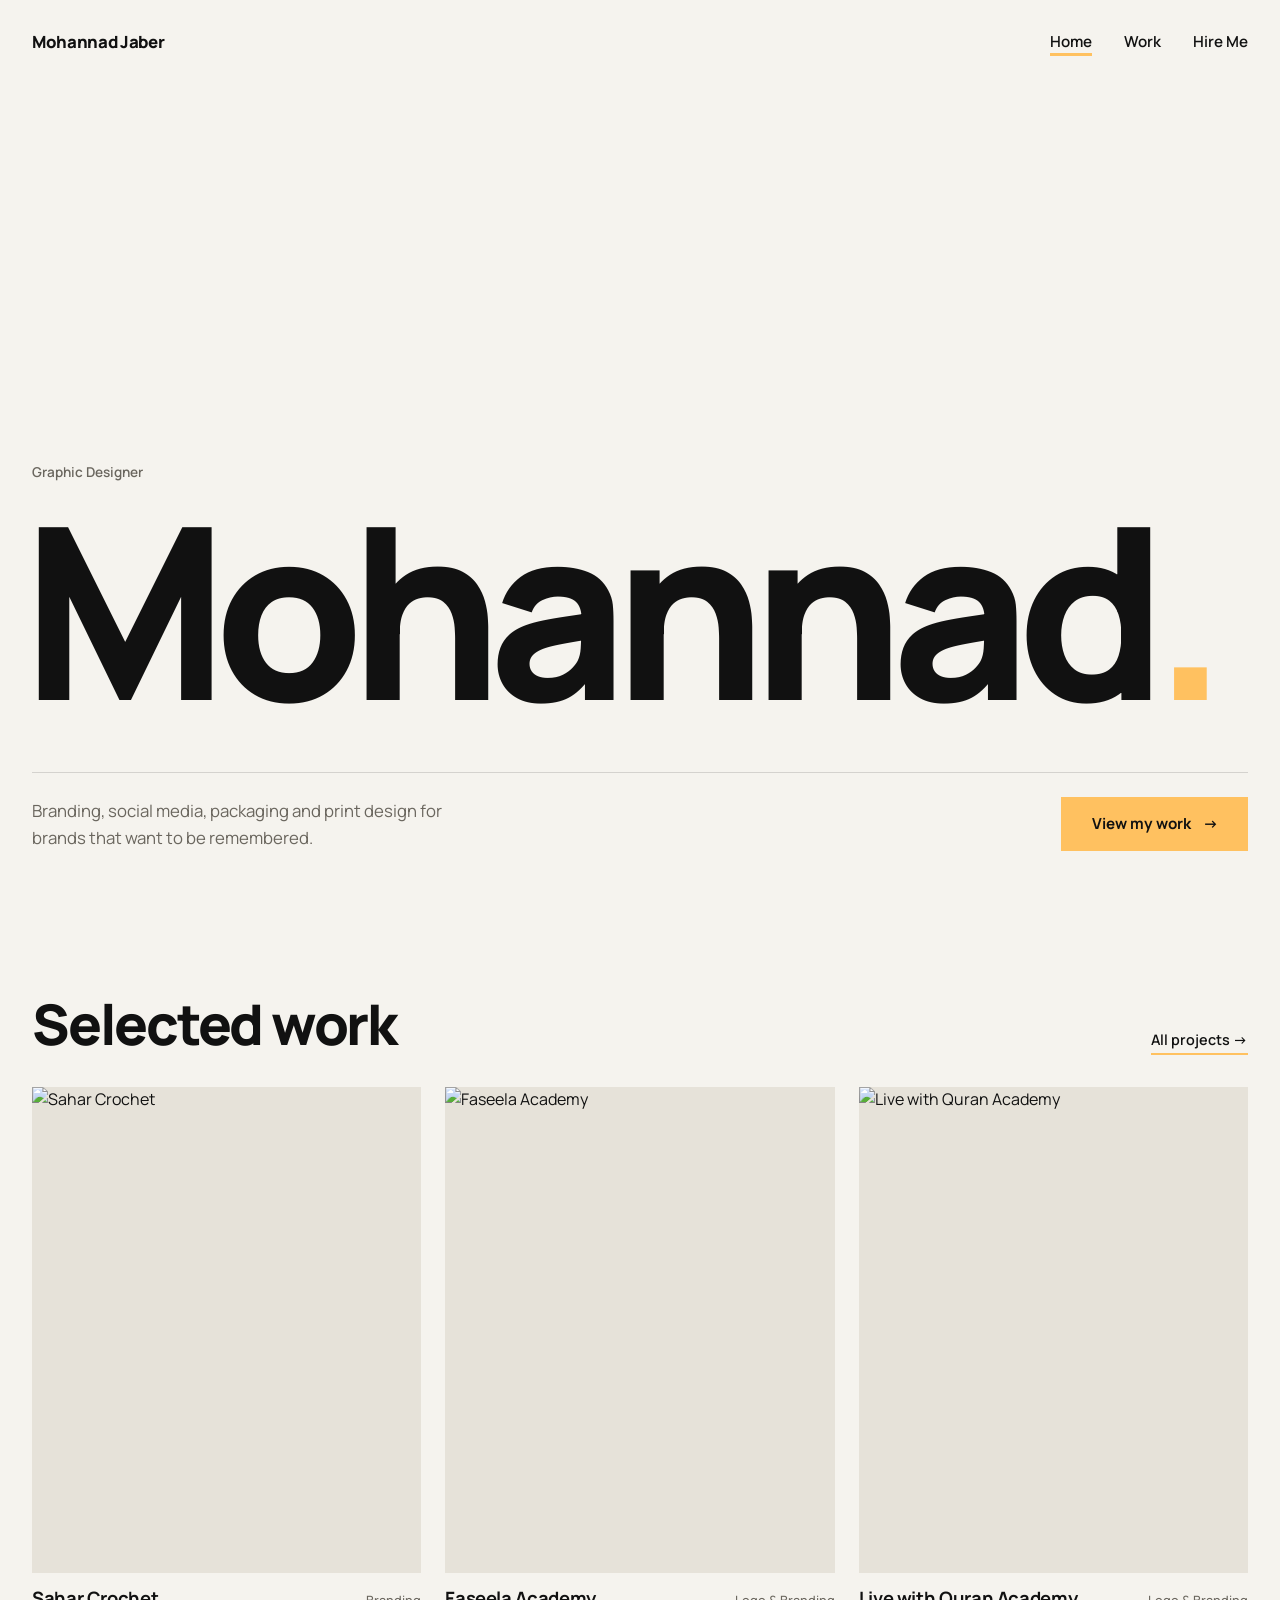
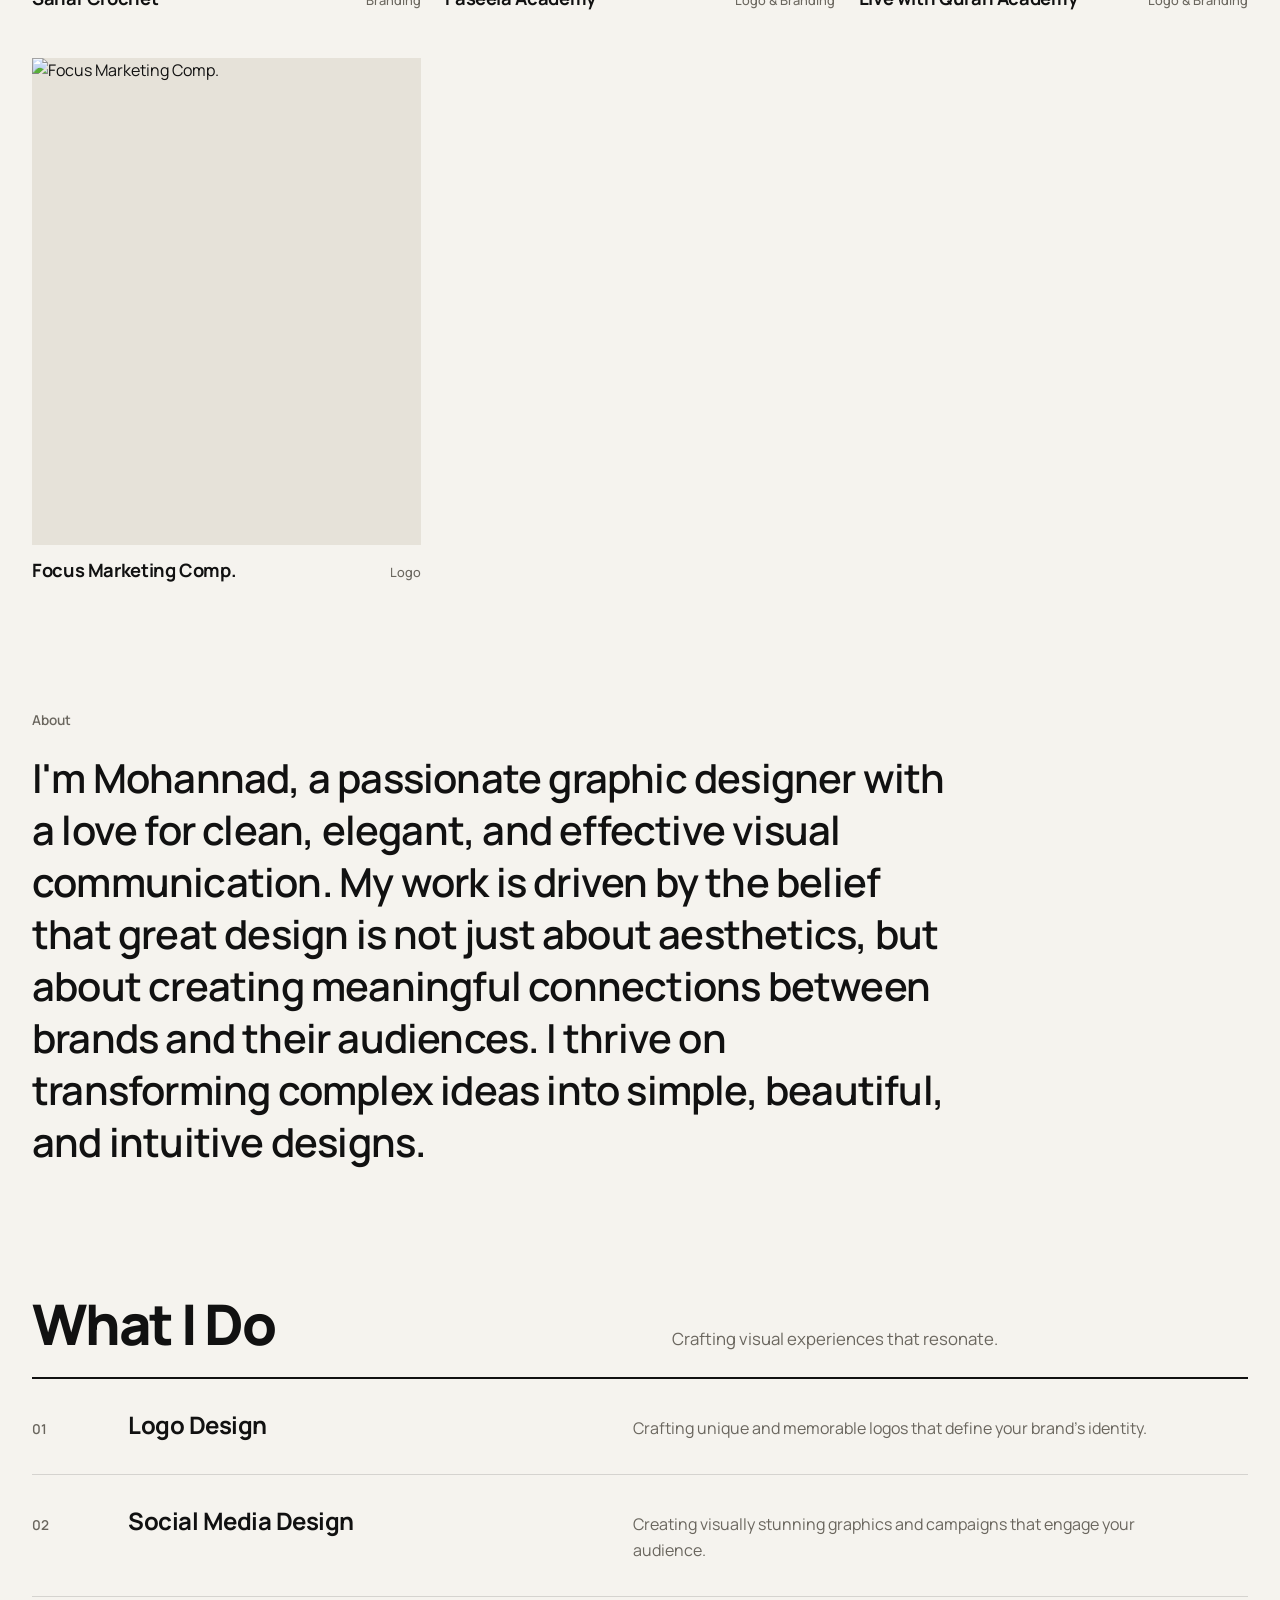
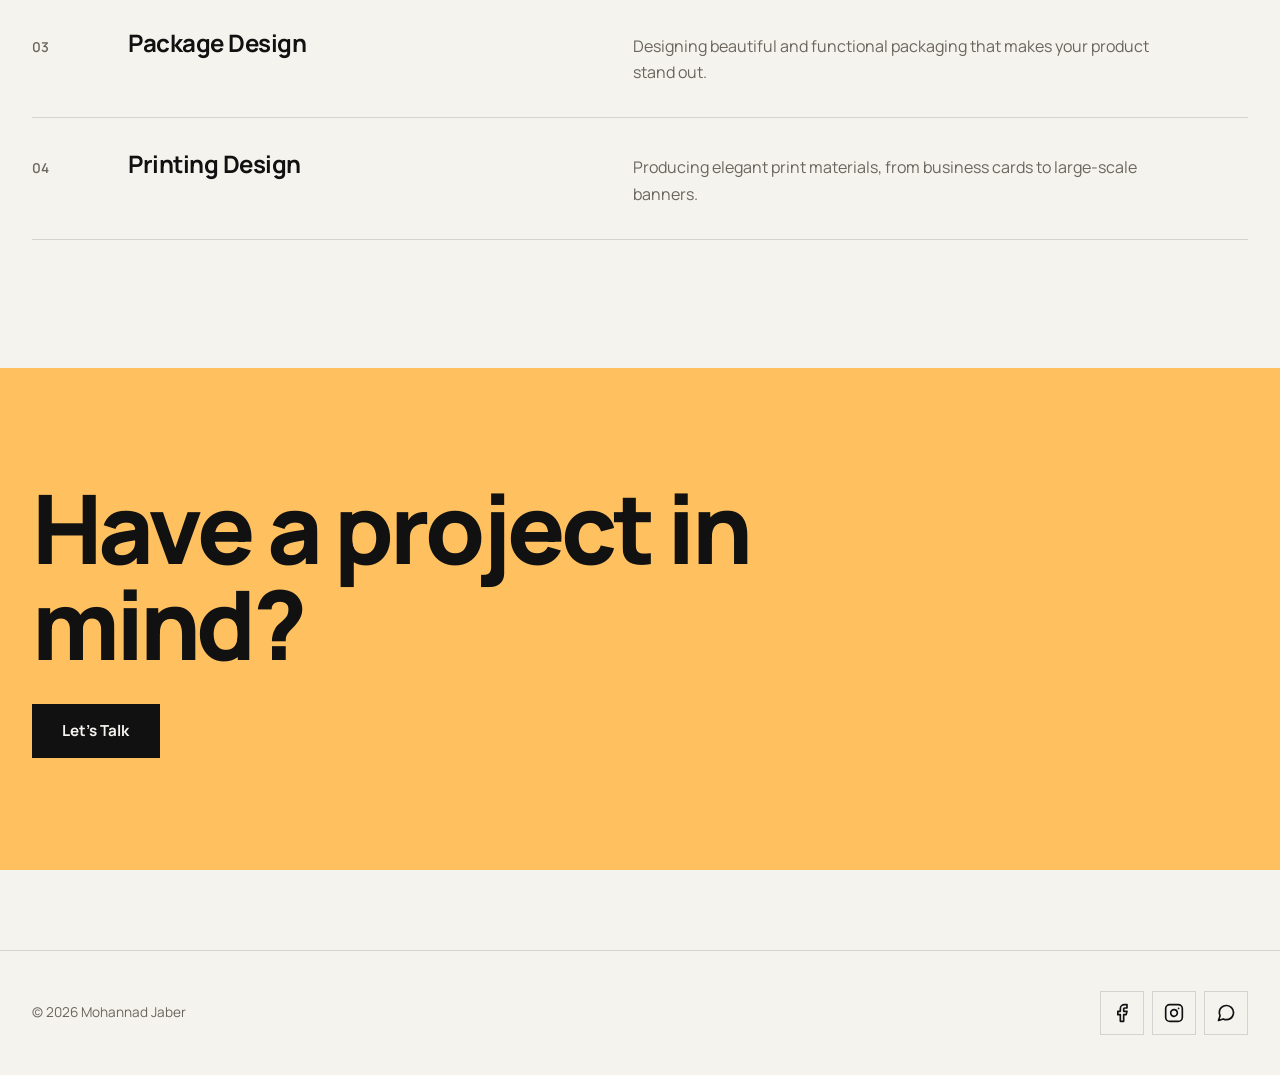
==== index.html @ fadc4830 "New design direction: work-first Swiss style, flush gallery, home hero without surname Co-Authored-B" ====
<!DOCTYPE html>
<html lang="en">
<head>
    <meta charset="UTF-8" />
    <meta name="viewport" content="width=device-width, initial-scale=1.0" />
    <title>Mohannad Jaber | Graphic Designer</title>
    <link rel="icon" type="image/png" href="/favicon.png">
    <link rel="preconnect" href="https://fonts.googleapis.com">
    <link rel="preconnect" href="https://fonts.gstatic.com" crossorigin>
    <link href="https://fonts.googleapis.com/css2?family=Manrope:wght@300;400;500;600;700;800&display=swap" rel="stylesheet">
    <link rel="stylesheet" href="style.css?v=7">
</head>
<body id="home-page">

    <div id="header-placeholder"></div>

    <main>
        <!-- Hero Section -->
        <section class="hero-section">
            <div class="container hero-content">
                <p class="hero-eyebrow animate-fade-in-up">Graphic Designer</p>
                <h1 class="hero-title" aria-label="Mohannad"><span class="line"><span class="ch" style="--i:1">M</span><span class="ch" style="--i:2">o</span><span class="ch" style="--i:3">h</span><span class="ch" style="--i:4">a</span><span class="ch" style="--i:5">n</span><span class="ch" style="--i:6">n</span><span class="ch" style="--i:7">a</span><span class="ch" style="--i:8">d</span><span class="ch dot" style="--i:9">.</span></span></h1>
                <div class="hero-foot animate-fade-in-up" style="--delay: 0.9s">
                    <p class="hero-subtitle">Branding, social media, packaging and print design for brands that want to be remembered.</p>
                    <a href="work.html" class="cta-button">View my work <span aria-hidden="true">&rarr;</span></a>
                </div>
            </div>
        </section>

        <!-- Featured work (filled in by main.js) -->
        <section class="featured-section" id="featured">
            <div class="container">
                <div class="section-header animate-on-scroll">
                    <h2 class="section-title">Selected work</h2>
                    <a href="work.html" class="text-link">All projects &rarr;</a>
                </div>
                <div class="project-grid" id="featured-grid"></div>
            </div>
        </section>

        <!-- About Me Section -->
        <section class="about-section">
            <div class="container animate-on-scroll">
                <p class="about-text">
                    I'm Mohannad, a passionate graphic designer with a love for clean, elegant, and effective visual communication. My work is driven by the belief that great design is not just about aesthetics, but about creating meaningful connections between brands and their audiences. I thrive on transforming complex ideas into simple, beautiful, and intuitive designs.
                </p>
            </div>
        </section>

        <!-- Services Section -->
        <section class="services-section">
            <div class="container">
                <div class="section-header animate-on-scroll">
                    <h2 class="section-title">What I Do</h2>
                    <p class="section-subtitle">Crafting visual experiences that resonate.</p>
                </div>
                <div class="services-grid">
                    <div class="service-card animate-on-scroll">
                        <div class="service-card-icon-bg">
                            <svg xmlns="http://www.w3.org/2000/svg" width="100%" height="100%" viewBox="0 0 24 24" fill="none" stroke="currentColor" stroke-width="2" stroke-linecap="round" stroke-linejoin="round"><path d="M9.06 11.9L10 13l4.1-4.1a2 2 0 0 1 2.81 0l1.09 1.1a2 2 0 0 1 0 2.8l-6.2 6.2a2 2 0 0 1-2.8 0L3 12.03a2 2 0 0 1 0-2.81l1.1-1.09a2 2 0 0 1 2.81 0z" /><path d="M12 21.35l-1.35-1.35" /><path d="m18 9-1-1" /></svg>
                        </div>
                        <div class="service-card-content">
                             <div class="service-card-icon">
                                <svg xmlns="http://www.w3.org/2000/svg" width="24" height="24" viewBox="0 0 24 24" fill="none" stroke="currentColor" stroke-width="2" stroke-linecap="round" stroke-linejoin="round"><path d="M9.06 11.9L10 13l4.1-4.1a2 2 0 0 1 2.81 0l1.09 1.1a2 2 0 0 1 0 2.8l-6.2 6.2a2 2 0 0 1-2.8 0L3 12.03a2 2 0 0 1 0-2.81l1.1-1.09a2 2 0 0 1 2.81 0z" /><path d="M12 21.35l-1.35-1.35" /><path d="m18 9-1-1" /></svg>
                            </div>
                            <h3>Logo Design</h3>
                            <p>Crafting unique and memorable logos that define your brand’s identity.</p>
                        </div>
                    </div>
                     <div class="service-card animate-on-scroll" style="--delay: 0.2s">
                        <div class="service-card-icon-bg">
                           <svg xmlns="http://www.w3.org/2000/svg" width="100%" height="100%" viewBox="0 0 24 24" fill="none" stroke="currentColor" stroke-width="2" stroke-linecap="round" stroke-linejoin="round"><path d="M14.5 4h-5L7 7H4a2 2 0 0 0-2 2v9a2 2 0 0 0 2 2h16a2 2 0 0 0 2-2V9a2 2 0 0 0-2-2h-3l-2.5-3z" /><circle cx="12" cy="13" r="3" /></svg>
                        </div>
                        <div class="service-card-content">
                             <div class="service-card-icon">
                               <svg xmlns="http://www.w3.org/2000/svg" width="24" height="24" viewBox="0 0 24 24" fill="none" stroke="currentColor" stroke-width="2" stroke-linecap="round" stroke-linejoin="round"><path d="M14.5 4h-5L7 7H4a2 2 0 0 0-2 2v9a2 2 0 0 0 2 2h16a2 2 0 0 0 2-2V9a2 2 0 0 0-2-2h-3l-2.5-3z" /><circle cx="12" cy="13" r="3" /></svg>
                            </div>
                            <h3>Social Media Design</h3>
                            <p>Creating visually stunning graphics and campaigns that engage your audience.</p>
                        </div>
                    </div>
                     <div class="service-card animate-on-scroll" style="--delay: 0.3s">
                        <div class="service-card-icon-bg">
                           <svg xmlns="http://www.w3.org/2000/svg" width="100%" height="100%" viewBox="0 0 24 24" fill="none" stroke="currentColor" stroke-width="2" stroke-linecap="round" stroke-linejoin="round"><path d="M21 16V8a2 2 0 0 0-1-1.73l-7-4a2 2 0 0 0-2 0l-7 4A2 2 0 0 0 3 8v8a2 2 0 0 0 1 1.73l7 4a2 2 0 0 0 2 0l7-4A2 2 0 0 0 21 16z" /><polyline points="3.27 6.96 12 12.01 20.73 6.96" /><line x1="12" y1="22.08" x2="12" y2="12" /></svg>
                        </div>
                        <div class="service-card-content">
                            <div class="service-card-icon">
                              <svg xmlns="http://www.w3.org/2000/svg" width="24" height="24" viewBox="0 0 24 24" fill="none" stroke="currentColor" stroke-width="2" stroke-linecap="round" stroke-linejoin="round"><path d="M21 16V8a2 2 0 0 0-1-1.73l-7-4a2 2 0 0 0-2 0l-7 4A2 2 0 0 0 3 8v8a2 2 0 0 0 1 1.73l7 4a2 2 0 0 0 2 0l7-4A2 2 0 0 0 21 16z" /><polyline points="3.27 6.96 12 12.01 20.73 6.96" /><line x1="12" y1="22.08" x2="12" y2="12" /></svg>
                            </div>
                            <h3>Package Design</h3>
                            <p>Designing beautiful and functional packaging that makes your product stand out.</p>
                        </div>
                    </div>
                     <div class="service-card animate-on-scroll" style="--delay: 0.4s">
                        <div class="service-card-icon-bg">
                           <svg xmlns="http://www.w3.org/2000/svg" width="100%" height="100%" viewBox="0 0 24 24" fill="none" stroke="currentColor" stroke-width="2" stroke-linecap="round" stroke-linejoin="round"><polyline points="6 9 6 2 18 2 18 9" /><path d="M6 18H4a2 2 0 0 1-2-2v-5a2 2 0 0 1 2-2h16a2 2 0 0 1 2 2v5a2 2 0 0 1-2 2h-2" /><rect x="6" y="14" width="12" height="8" /></svg>
                        </div>
                        <div class="service-card-content">
                             <div class="service-card-icon">
                               <svg xmlns="http://www.w3.org/2000/svg" width="24" height="24" viewBox="0 0 24 24" fill="none" stroke="currentColor" stroke-width="2" stroke-linecap="round" stroke-linejoin="round"><polyline points="6 9 6 2 18 2 18 9" /><path d="M6 18H4a2 2 0 0 1-2-2v-5a2 2 0 0 1 2-2h16a2 2 0 0 1 2 2v5a2 2 0 0 1-2 2h-2" /><rect x="6" y="14" width="12" height="8" /></svg>
                            </div>
                            <h3>Printing Design</h3>
                            <p>Producing elegant print materials, from business cards to large-scale banners.</p>
                        </div>
                    </div>
                </div>
            </div>
        </section>
        <!-- Closing call to action -->
        <section class="cta-section">
            <div class="container animate-on-scroll">
                <h2 class="section-title">Have a project in mind?</h2>
                <a href="hire.html" class="cta-button">Let&rsquo;s Talk</a>
            </div>
        </section>
    </main>

    <div id="footer-placeholder"></div>

    <script src="js/main.js?v=7"></script>
</body>
</html>
---- style.css ----
/* ==========================================================================
   Mohannad Jaber — portfolio
   Clean, work-first, Swiss-style. One typeface, big bold headings, square
   edges, lots of white space, a single gold accent. Mobile first: base rules
   are for phones, media queries only add to them.
   ========================================================================== */

:root {
  --font: "Manrope", system-ui, -apple-system, "Segoe UI", sans-serif;

  --color-base: #f5f3ee;
  --color-raised: #ffffff;
  --color-surface: #e6e2d9;
  --color-primary: #111111;
  --color-secondary: #6a665e;
  --color-border: rgba(17, 17, 17, 0.14);

  --gold: #ffc160;

  --header-height: 72px;
  --gutter: 1.25rem;
  --ease: cubic-bezier(0.22, 1, 0.36, 1);

  --selection-bg: var(--gold);
  --selection-color: #111;
}

::selection { background: var(--selection-bg); color: var(--selection-color); }

/* --- Base --- */
*, *::before, *::after { box-sizing: border-box; margin: 0; padding: 0; }

html { scroll-behavior: smooth; -webkit-text-size-adjust: 100%; }

body {
  background: var(--color-base);
  color: var(--color-primary);
  font-family: var(--font);
  font-weight: 400;
  line-height: 1.6;
  min-height: 100vh;
  -webkit-font-smoothing: antialiased;
  display: flex;
  flex-direction: column;
}
body.menu-open { overflow: hidden; }

main { flex: 1 0 auto; }

img, video { max-width: 100%; height: auto; display: block; }
a { color: inherit; text-decoration: none; }
button { font-family: inherit; }

.container {
  width: 100%;
  max-width: 1320px;
  margin: 0 auto;
  padding: 0 var(--gutter);
}
#project-detail-container { padding: 0; max-width: 1320px; }

.page-content { padding-top: calc(var(--header-height) + 2rem); }

/* --- Type --- */
.section-header {
  display: flex;
  flex-wrap: wrap;
  align-items: baseline;
  justify-content: space-between;
  gap: 0.5rem 2rem;
  margin-bottom: 2rem;
}
.section-header .section-subtitle { flex-basis: 100%; }

.section-title,
.page-title,
.project-header-title {
  font-weight: 800;
  line-height: 1;
  letter-spacing: -0.04em;
}
.page-title { font-size: clamp(3rem, 13vw, 8rem); }
.section-title { font-size: clamp(2rem, 7vw, 3.5rem); }

.section-subtitle {
  font-size: 1.05rem;
  color: var(--color-secondary);
  max-width: 36rem;
  margin-top: 1rem;
  line-height: 1.7;
}

.text-link {
  font-size: 0.9rem;
  font-weight: 600;
  border-bottom: 2px solid var(--gold);
  padding-bottom: 0.1rem;
  transition: background 0.3s ease;
}
.text-link:hover { background: var(--gold); }

/* --- Header --- */
.header {
  position: fixed;
  top: 0; left: 0; right: 0;
  z-index: 50;
  animation: fade-in 0.6s ease both;
}
.header::before {
  content: "";
  position: absolute;
  inset: 0;
  background: transparent;
  border-bottom: 1px solid transparent;
  transition: background 0.3s ease, border-color 0.3s ease;
  pointer-events: none;
}
.header.scrolled::before,
.menu-open .header::before {
  background: rgba(245, 243, 238, 0.92);
  border-bottom-color: var(--color-border);
  -webkit-backdrop-filter: blur(12px);
  backdrop-filter: blur(12px);
}

.header-nav {
  position: relative;
  display: flex;
  height: var(--header-height);
  align-items: center;
  justify-content: space-between;
}

.logo {
  position: relative;
  z-index: 3;
  font-size: 1.05rem;
  font-weight: 800;
  letter-spacing: -0.02em;
}
.logo em { font-style: normal; }

/* Phone menu: a full-screen sheet with big, easy-to-hit links */
.nav-links {
  position: fixed;
  inset: 0;
  z-index: 2;
  display: flex;
  flex-direction: column;
  justify-content: center;
  gap: 0.25rem;
  padding: 0 var(--gutter);
  background: var(--color-base);
  opacity: 0;
  visibility: hidden;
  transition: opacity 0.3s ease, visibility 0.3s;
}
.nav-links.active { opacity: 1; visibility: visible; }

.nav-link {
  position: relative;
  padding: 0.35rem 0;
  font-size: clamp(2.6rem, 14vw, 4rem);
  font-weight: 800;
  letter-spacing: -0.04em;
  line-height: 1.1;
  transition: color 0.2s ease;
}
.nav-link:hover, .nav-link.active { color: var(--color-primary); text-decoration: underline; text-decoration-color: var(--gold); text-decoration-thickness: 6px; text-underline-offset: 6px; }

.mobile-menu-toggle {
  position: relative;
  z-index: 3;
  display: flex;
  align-items: center;
  justify-content: center;
  width: 48px;
  height: 48px;
  margin-right: -0.6rem;
  background: none;
  border: 0;
  color: var(--color-primary);
  cursor: pointer;
}
.mobile-menu-toggle svg { width: 28px; height: 28px; }

/* --- Footer --- */
.footer {
  margin-top: 5rem;
  padding: 2.5rem 0;
  border-top: 1px solid var(--color-border);
}
.footer-content {
  display: flex;
  flex-direction: column;
  align-items: flex-start;
  gap: 1.25rem;
  color: var(--color-secondary);
  font-size: 0.85rem;
}
.footer-social-links { display: flex; align-items: center; gap: 0.5rem; order: -1; }
.footer-social-links a {
  display: grid;
  place-items: center;
  width: 44px;
  height: 44px;
  color: var(--color-primary);
  border: 1px solid var(--color-border);
  transition: background 0.2s ease, border-color 0.2s ease;
}
.footer-social-links a:hover { background: var(--gold); border-color: var(--gold); }

/* --- Buttons --- */
.cta-button,
.whatsapp-button {
  display: inline-flex;
  align-items: center;
  justify-content: center;
  gap: 0.75rem;
  min-height: 54px;
  padding: 0.9rem 1.9rem;
  font-size: 0.95rem;
  font-weight: 700;
  color: #111;
  background: var(--gold);
  border-radius: 0;
  transition: background 0.25s ease, color 0.25s ease;
}
.cta-button:hover, .whatsapp-button:hover { background: var(--color-primary); color: var(--color-base); }

/* --- Home --- */
.hero-section {
  min-height: 100vh;
  min-height: 100svh;
  display: flex;
  align-items: flex-end;
  padding: calc(var(--header-height) + 1rem) 0 3rem;
}
.hero-content { width: 100%; }
.hero-eyebrow {
  font-size: 0.85rem;
  font-weight: 600;
  color: var(--color-secondary);
  margin-bottom: 1rem;
}
.hero-title {
  font-size: clamp(3.4rem, 19vw, 15rem);
  font-weight: 800;
  letter-spacing: -0.06em;
  line-height: 0.9;
  margin-left: -0.04em;
}
.hero-title .line { display: block; overflow: hidden; padding-bottom: 0.1em; }
.hero-title span.ch {
  display: inline-block;
  opacity: 0;
  transform: translateY(100%);
  animation: slide-up-reveal 0.9s var(--ease) forwards;
  animation-delay: calc(var(--i) * 0.04s);
}
.hero-title .dot { color: var(--gold); }
.hero-foot {
  display: flex;
  flex-direction: column;
  align-items: flex-start;
  gap: 1.75rem;
  margin-top: 2rem;
  padding-top: 1.5rem;
  border-top: 1px solid var(--color-border);
}
.hero-subtitle {
  font-size: 1.05rem;
  color: var(--color-secondary);
  max-width: 28rem;
  line-height: 1.65;
  font-weight: 400;
}

.featured-section { padding: 4rem 0 2rem; }

.about-section { padding: 4rem 0; }
.about-section .container::before {
  content: "About";
  display: block;
  font-size: 0.85rem;
  font-weight: 600;
  color: var(--color-secondary);
  margin-bottom: 1.25rem;
}
.about-text {
  font-size: clamp(1.4rem, 4.6vw, 2.5rem);
  font-weight: 600;
  line-height: 1.3;
  letter-spacing: -0.02em;
  max-width: 58rem;
}

.services-section { padding: 2rem 0 4rem; counter-reset: service; }
.services-section .section-header { margin-bottom: 1.5rem; }
.services-grid { display: grid; grid-template-columns: 1fr; border-top: 2px solid var(--color-primary); }

.service-card {
  counter-increment: service;
  display: grid;
  grid-template-columns: 2.75rem 1fr;
  column-gap: 0.5rem;
  padding: 1.5rem 0;
  border-bottom: 1px solid var(--color-border);
}
.service-card::before {
  content: counter(service, decimal-leading-zero);
  grid-row: span 2;
  font-size: 0.85rem;
  font-weight: 600;
  color: var(--color-secondary);
  padding-top: 0.45rem;
}
.service-card-content { display: contents; }
.service-card-icon-bg, .service-card-icon { display: none; }
.service-card h3 { font-size: 1.5rem; font-weight: 700; letter-spacing: -0.02em; line-height: 1.2; }
.service-card p { color: var(--color-secondary); line-height: 1.65; margin-top: 0.4rem; max-width: 34rem; }

.cta-section { margin-top: 2rem; padding: 4.5rem 0; background: var(--gold); }
.cta-section .container { display: flex; flex-direction: column; align-items: flex-start; gap: 2rem; }
.cta-section .section-title { font-size: clamp(2.4rem, 10vw, 6rem); max-width: 14ch; }
.cta-section .cta-button { background: var(--color-primary); color: var(--color-base); }
.cta-section .cta-button:hover { background: var(--color-base); color: var(--color-primary); }

/* --- Work --- */
.work-head { margin-bottom: 1.5rem; }
.filter-container {
  display: flex;
  gap: 1.5rem;
  margin: 0 calc(var(--gutter) * -1) 2rem;
  padding: 0 var(--gutter);
  overflow-x: auto;
  scrollbar-width: none;
  -webkit-overflow-scrolling: touch;
  border-bottom: 1px solid var(--color-border);
}
.filter-container::-webkit-scrollbar { display: none; }

.filter-button {
  flex: none;
  min-height: 48px;
  padding: 0;
  font-size: 0.95rem;
  font-weight: 600;
  color: var(--color-secondary);
  background: none;
  border: 0;
  border-bottom: 3px solid transparent;
  margin-bottom: -1px;
  cursor: pointer;
  transition: color 0.2s ease, border-color 0.2s ease;
}
.filter-button:hover { color: var(--color-primary); }
.filter-button.active { color: var(--color-primary); border-bottom-color: var(--gold); }

.project-grid { display: grid; grid-template-columns: 1fr; gap: 2.5rem 1.25rem; }

.project-card {
  display: block;
  position: relative;
  animation: pop-in 0.6s var(--ease) both;
  animation-delay: var(--delay, 0s);
}
.project-card-media {
  position: relative;
  aspect-ratio: 4 / 5;
  overflow: hidden;
  background: var(--color-surface);
}
.project-card-media img {
  width: 100%;
  height: 100%;
  object-fit: cover;
  transition: transform 0.9s var(--ease);
}
.project-card-content {
  display: flex;
  align-items: baseline;
  justify-content: space-between;
  gap: 1rem;
  padding-top: 0.85rem;
}
.project-card-title { font-size: 1.15rem; font-weight: 700; letter-spacing: -0.02em; line-height: 1.25; }
.project-card-tag { flex: none; font-size: 0.8rem; font-weight: 500; color: var(--color-secondary); }

/* --- Project page --- */
.back-link {
  display: inline-flex;
  align-items: center;
  min-height: 44px;
  margin: 0 var(--gutter) 1.25rem;
  font-size: 0.9rem;
  font-weight: 600;
  color: var(--color-secondary);
  transition: color 0.2s ease;
}
.back-link:hover { color: var(--color-primary); }

.project-header { padding: 0 var(--gutter); }
.project-header-category {
  display: inline-block;
  font-size: 0.85rem;
  font-weight: 700;
  background: var(--gold);
  padding: 0.2rem 0.7rem;
}
.project-header-title { font-size: clamp(2.8rem, 12vw, 7rem); margin: 1.25rem 0; }
.project-header-description {
  font-size: 1.1rem;
  color: var(--color-secondary);
  max-width: 44rem;
  line-height: 1.75;
  white-space: pre-line;
}

/* Images stack edge to edge with no space between them */
.project-gallery { margin-top: 2.5rem; display: block; }
.project-gallery > *, .gallery-item { display: block; margin: 0; padding: 0; }
.project-gallery img, .project-gallery video {
  display: block;
  width: 100%;
  margin: 0;
  background: var(--color-surface);
  aspect-ratio: auto 3 / 2; /* reserve space so lazy images do not jump */
}

/* --- Hire --- */
.hire-me-container {
  display: flex;
  flex-direction: column;
  justify-content: center;
  padding: calc(var(--header-height) + 2rem) var(--gutter) 2rem;
  min-height: 100vh;
  min-height: 100svh;
  max-width: 1320px;
  width: 100%;
  margin: 0 auto;
}
.hire-me-container .page-title { font-size: clamp(2.6rem, 11vw, 7rem); max-width: 14ch; }
.hire-me-container .section-subtitle { margin-left: 0; }
.social-links-container { display: flex; align-items: center; gap: 0.5rem; margin: 2rem 0; }
.social-link {
  display: grid;
  place-items: center;
  width: 52px;
  height: 52px;
  border: 1px solid var(--color-border);
  transition: background 0.2s ease, border-color 0.2s ease;
}
.social-link:hover { background: var(--gold); border-color: var(--gold); }

/* --- Content tweaks used by the editor --- */
.project-card-empty {
  width: 100%;
  height: 100%;
  display: grid;
  place-items: center;
  color: var(--color-secondary);
  font-size: 0.9rem;
}
.draft-pill { background: var(--color-primary); color: var(--color-base); padding: 0.1rem 0.5rem; font-size: 0.7rem; }

/* --- Motion --- */
.animate-on-scroll {
  opacity: 0;
  transform: translateY(24px);
  transition: opacity 0.8s var(--ease), transform 0.8s var(--ease);
  transition-delay: var(--delay, 0s);
}
.animate-on-scroll.is-visible { opacity: 1; transform: none; }

.animate-fade-in-up { opacity: 0; animation: fade-in-up 0.8s var(--ease) forwards; animation-delay: var(--delay, 0s); }
.animate-fade-in-down { opacity: 0; animation: fade-in-down 0.8s var(--ease) forwards; animation-delay: var(--delay, 0s); }

@keyframes fade-in { from { opacity: 0; } to { opacity: 1; } }
@keyframes pop-in { from { opacity: 0; transform: translateY(16px); } to { opacity: 1; transform: none; } }
@keyframes slide-up-reveal { from { opacity: 0; transform: translateY(100%); } to { opacity: 1; transform: none; } }
@keyframes fade-in-up { from { opacity: 0; transform: translateY(24px); } to { opacity: 1; transform: none; } }
@keyframes fade-in-down { from { opacity: 0; transform: translateY(-16px); } to { opacity: 1; transform: none; } }

@media (prefers-reduced-motion: reduce) {
  *, *::before, *::after { animation-duration: 0.01ms !important; animation-delay: 0s !important; transition-duration: 0.01ms !important; }
  html { scroll-behavior: auto; }
}

/* --- Hover effects only where a real pointer exists (not on phones) --- */
@media (hover: hover) {
  .project-card:hover .project-card-media img { transform: scale(1.04); }
  .project-card:hover .project-card-title { text-decoration: underline; text-decoration-color: var(--gold); text-decoration-thickness: 3px; text-underline-offset: 4px; }
}

/* --- Bigger screens --- */
@media (min-width: 640px) {
  :root { --gutter: 2rem; }
  .project-grid { grid-template-columns: repeat(2, 1fr); gap: 3rem 1.5rem; }
  .filter-container { margin-left: 0; margin-right: 0; padding: 0; overflow: visible; flex-wrap: wrap; }
  .hero-foot { flex-direction: row; align-items: center; justify-content: space-between; }
}

@media (min-width: 768px) {
  :root { --header-height: 84px; }

  .nav-links {
    position: static;
    inset: auto;
    flex-direction: row;
    gap: 2rem;
    padding: 0;
    background: none;
    opacity: 1;
    visibility: visible;
    transition: none;
  }
  .nav-link {
    padding: 0.4rem 0;
    font-size: 0.95rem;
    font-weight: 600;
    letter-spacing: 0;
    line-height: 1.4;
  }
  .nav-link:hover, .nav-link.active { text-decoration-thickness: 3px; text-underline-offset: 6px; }
  .mobile-menu-toggle { display: none; }

  .footer-content { flex-direction: row; align-items: center; justify-content: space-between; }
  .footer-social-links { order: 0; }

  .featured-section { padding-top: 6rem; }
  .about-section { padding: 6rem 0; }
  .services-section { padding-bottom: 6rem; }
  .service-card { grid-template-columns: 4rem 1fr 1.3fr; column-gap: 2rem; align-items: baseline; padding: 2rem 0; }
  .service-card::before { grid-row: auto; padding-top: 0; }
  .service-card p { margin-top: 0; }
  .cta-section { padding: 7rem 0; }
}

@media (min-width: 1100px) {
  .project-grid { grid-template-columns: repeat(3, 1fr); }
}
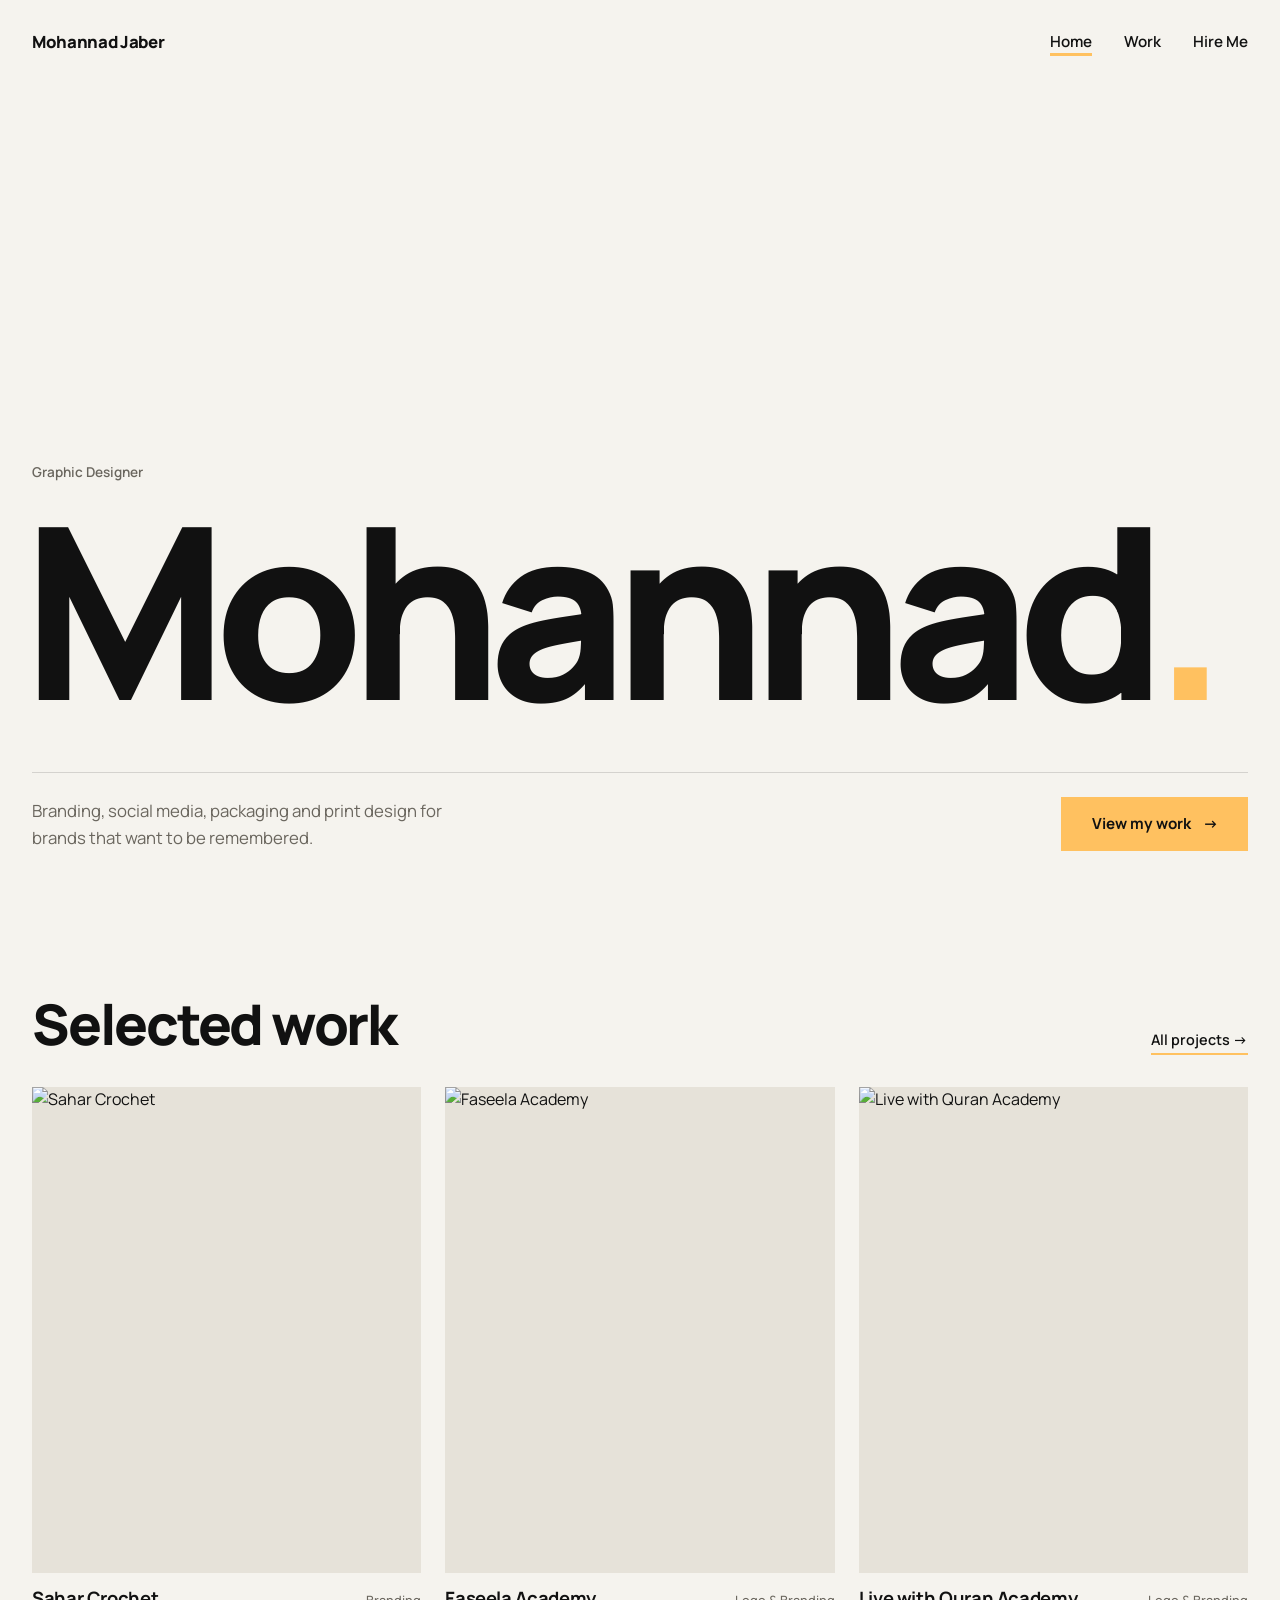
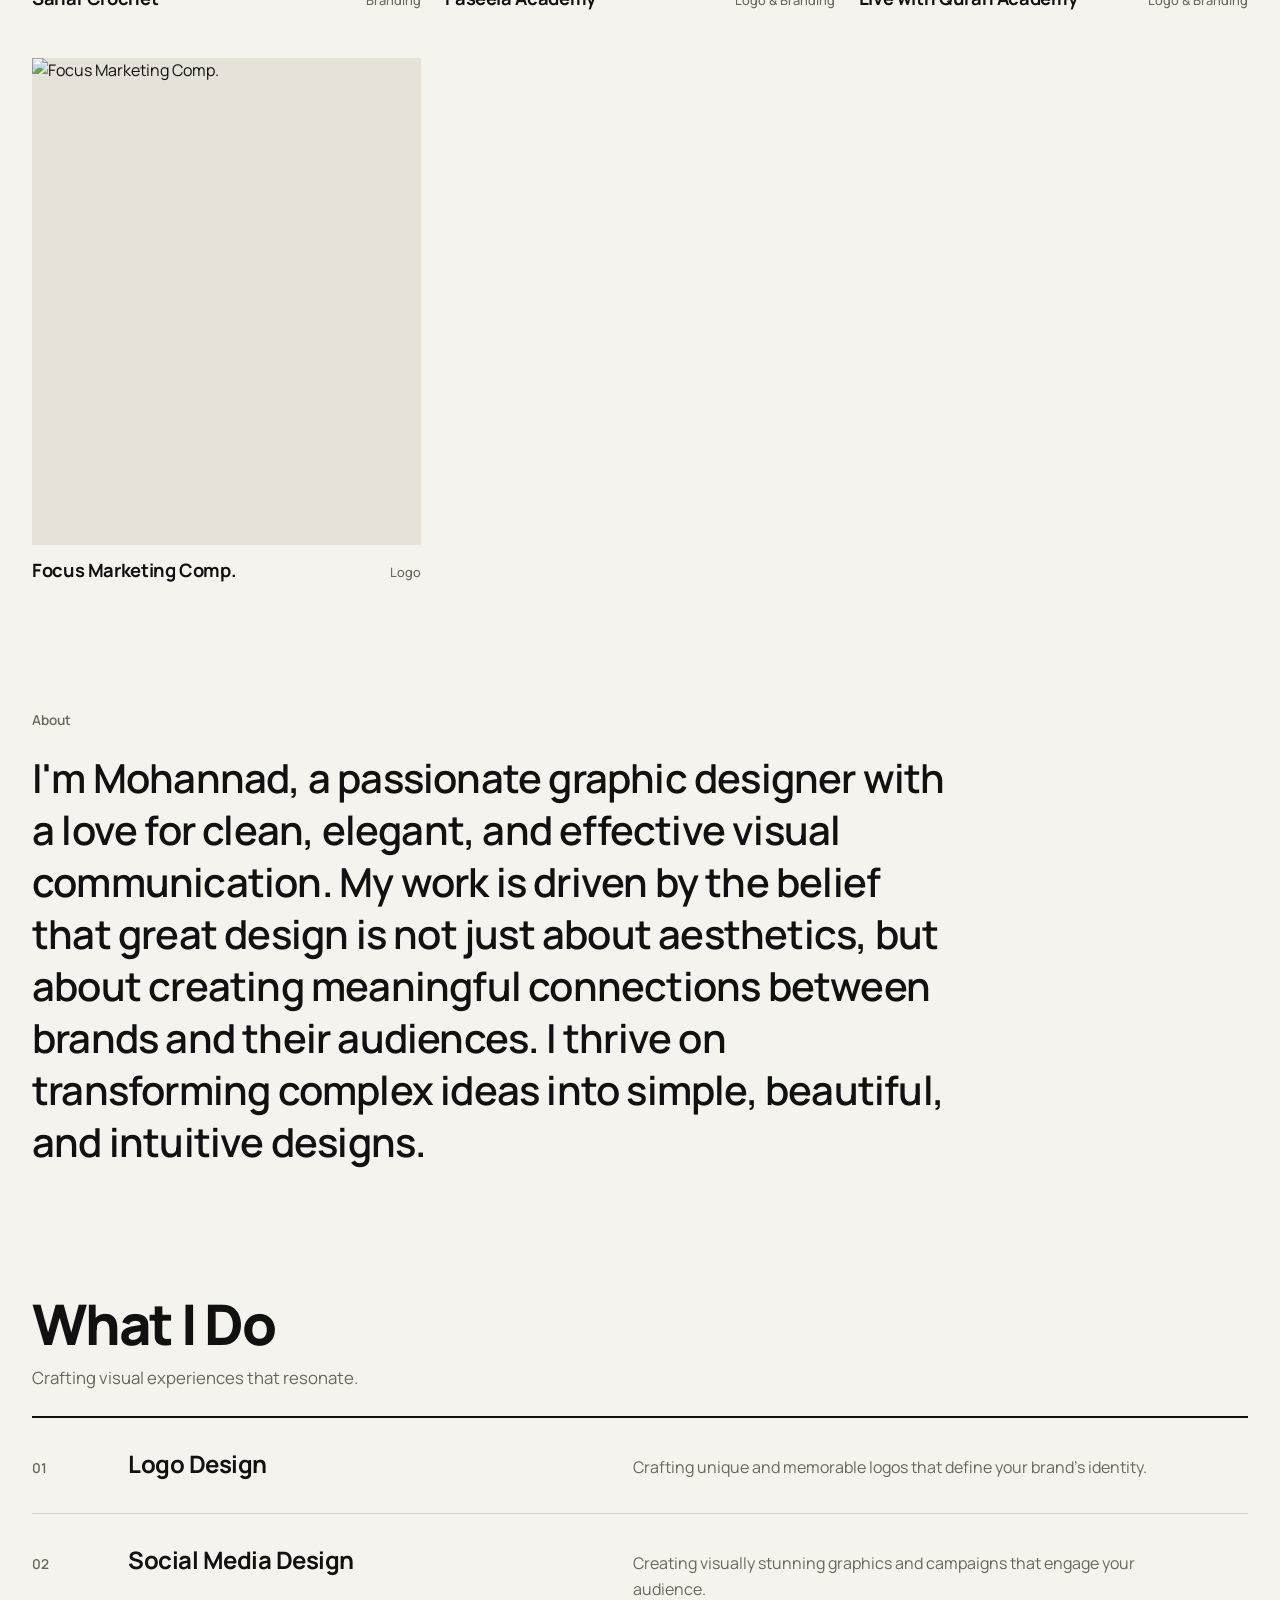
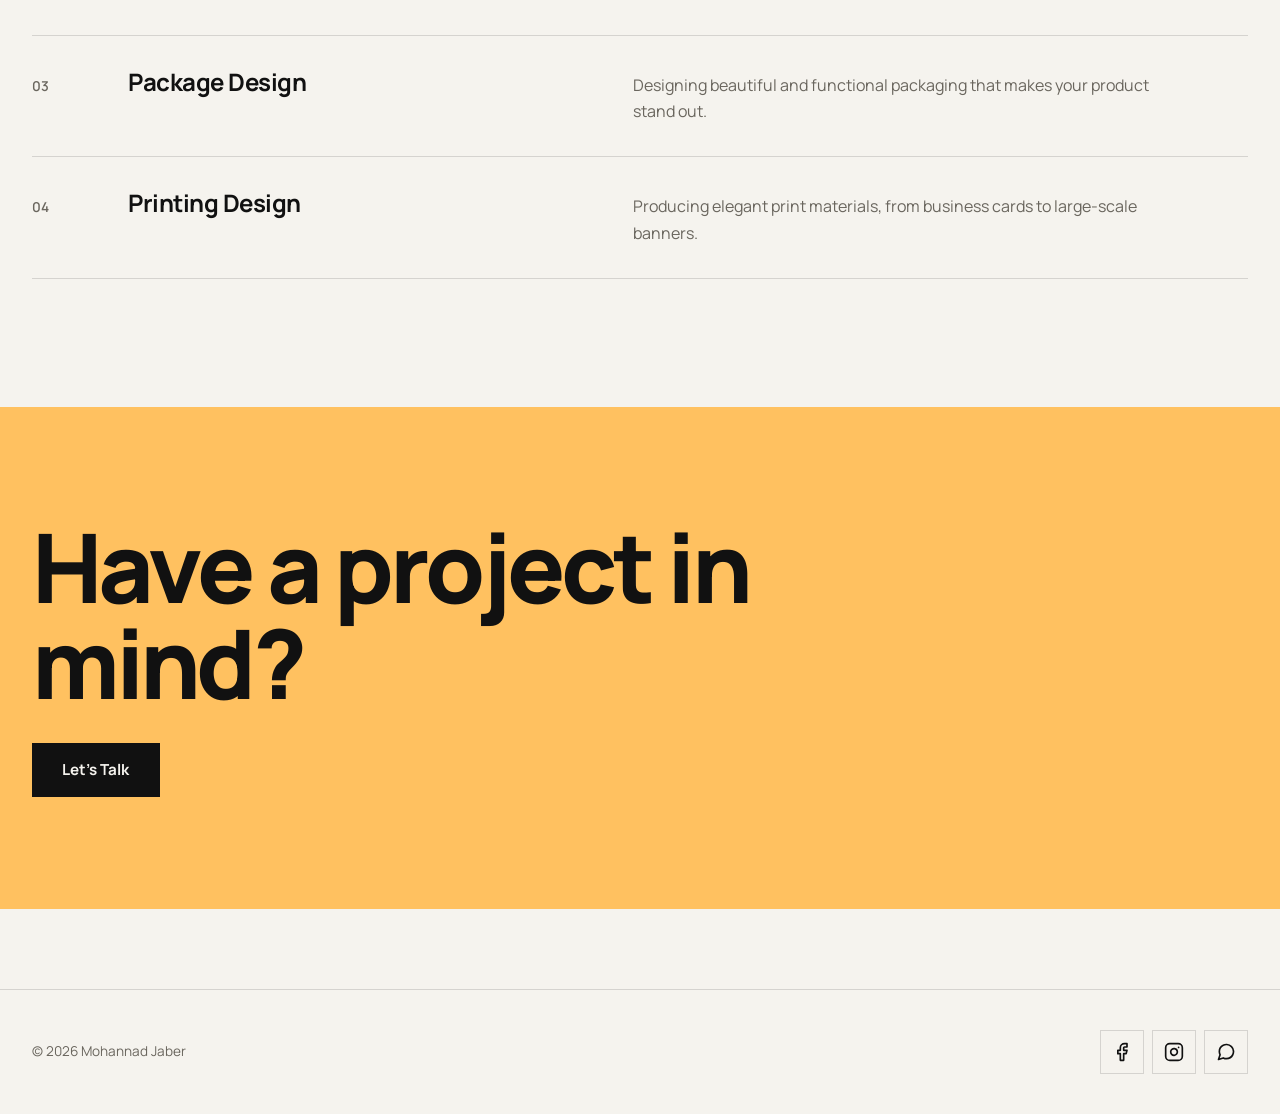
==== commit dffa7c80: "Gallery items fade without moving; tidy services header Co-Authored-By: Claude Sonnet 5.5 <noreply@a" ====
--- a/index.html
+++ b/index.html
@@ -8,7 +8,7 @@
     <link rel="preconnect" href="https://fonts.googleapis.com">
     <link rel="preconnect" href="https://fonts.gstatic.com" crossorigin>
     <link href="https://fonts.googleapis.com/css2?family=Manrope:wght@300;400;500;600;700;800&display=swap" rel="stylesheet">
-    <link rel="stylesheet" href="style.css?v=7">
+    <link rel="stylesheet" href="style.css?v=8">
 </head>
 <body id="home-page">
 
@@ -117,6 +117,6 @@
 
     <div id="footer-placeholder"></div>
 
-    <script src="js/main.js?v=7"></script>
+    <script src="js/main.js?v=8"></script>
 </body>
 </html>
--- a/style.css
+++ b/style.css
@@ -540,3 +540,8 @@
 @media (min-width: 1100px) {
   .project-grid { grid-template-columns: repeat(3, 1fr); }
 }
+
+/* Gallery images fade in without moving, so they always touch each other */
+.gallery-item.animate-on-scroll, .project-gallery .animate-on-scroll { transform: none; }
+.services-section .section-header { display: block; }
+.services-section .section-subtitle { margin-top: 0.75rem; }
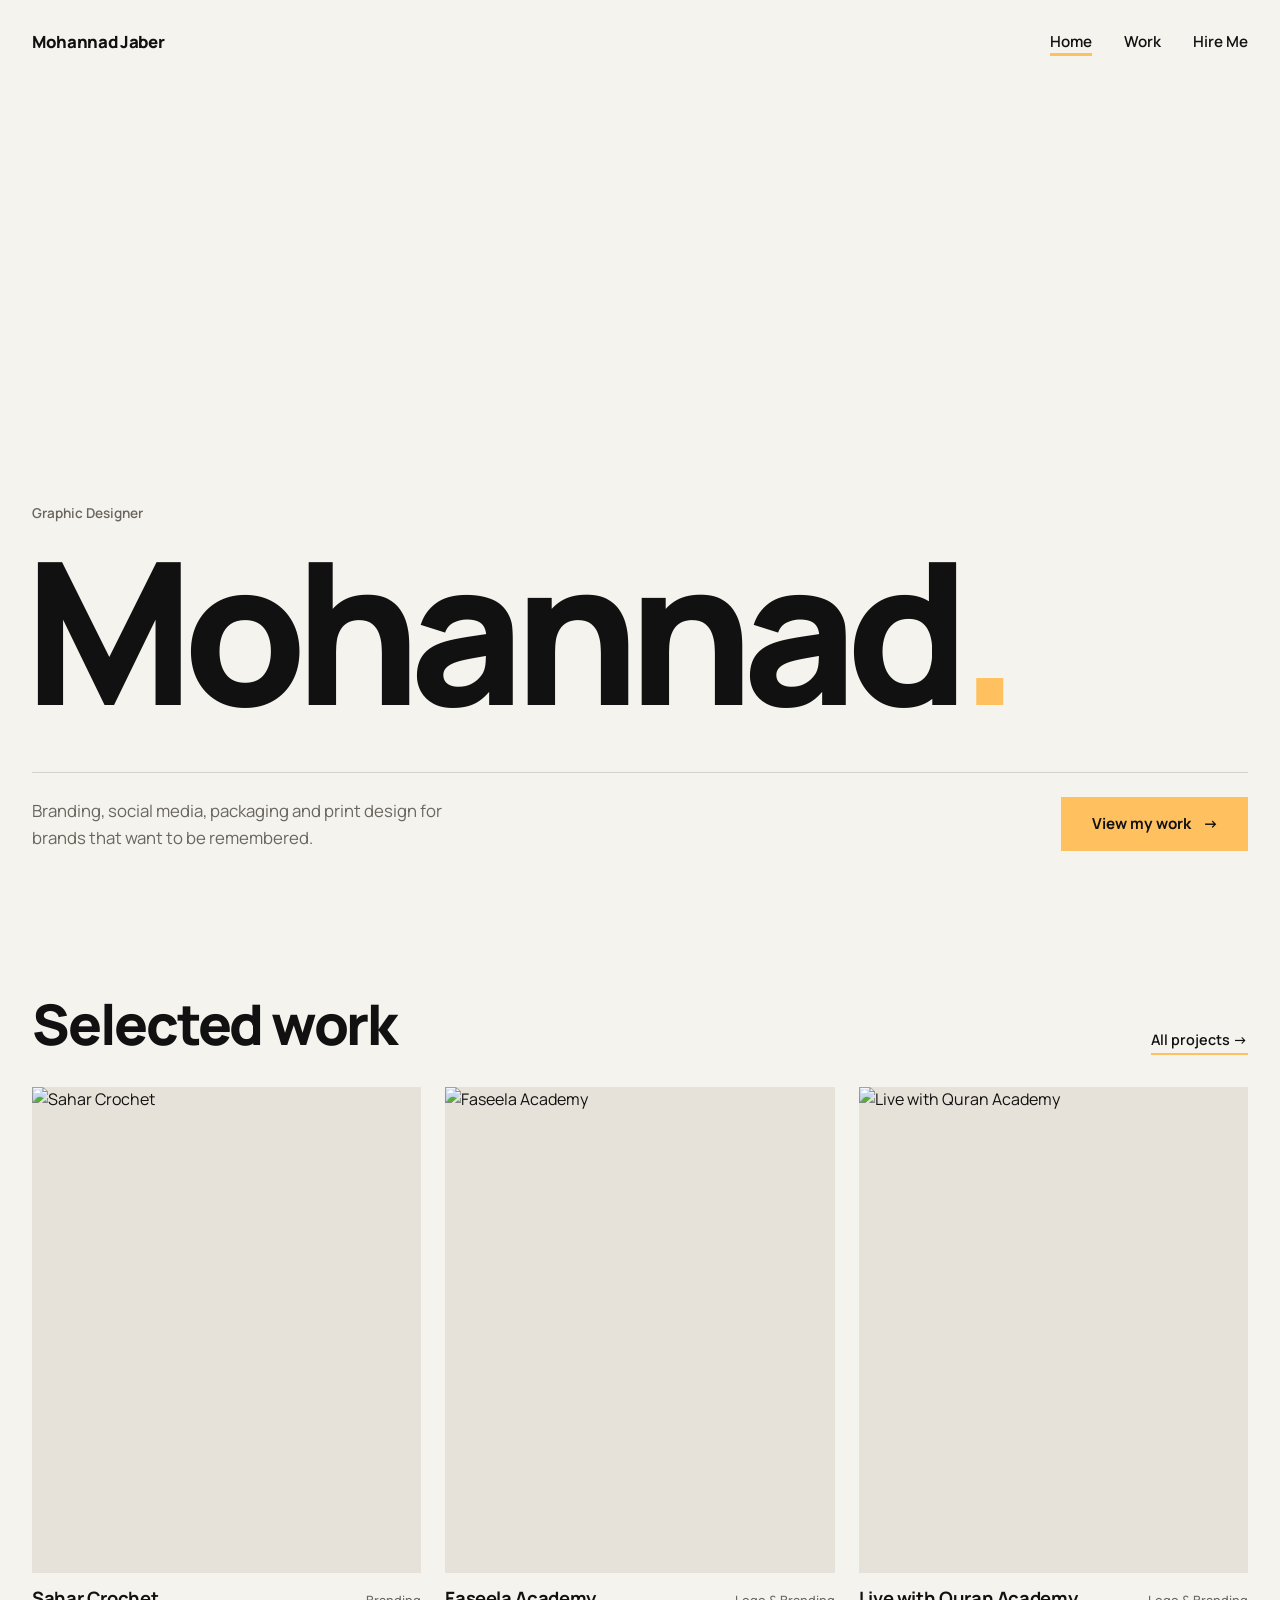
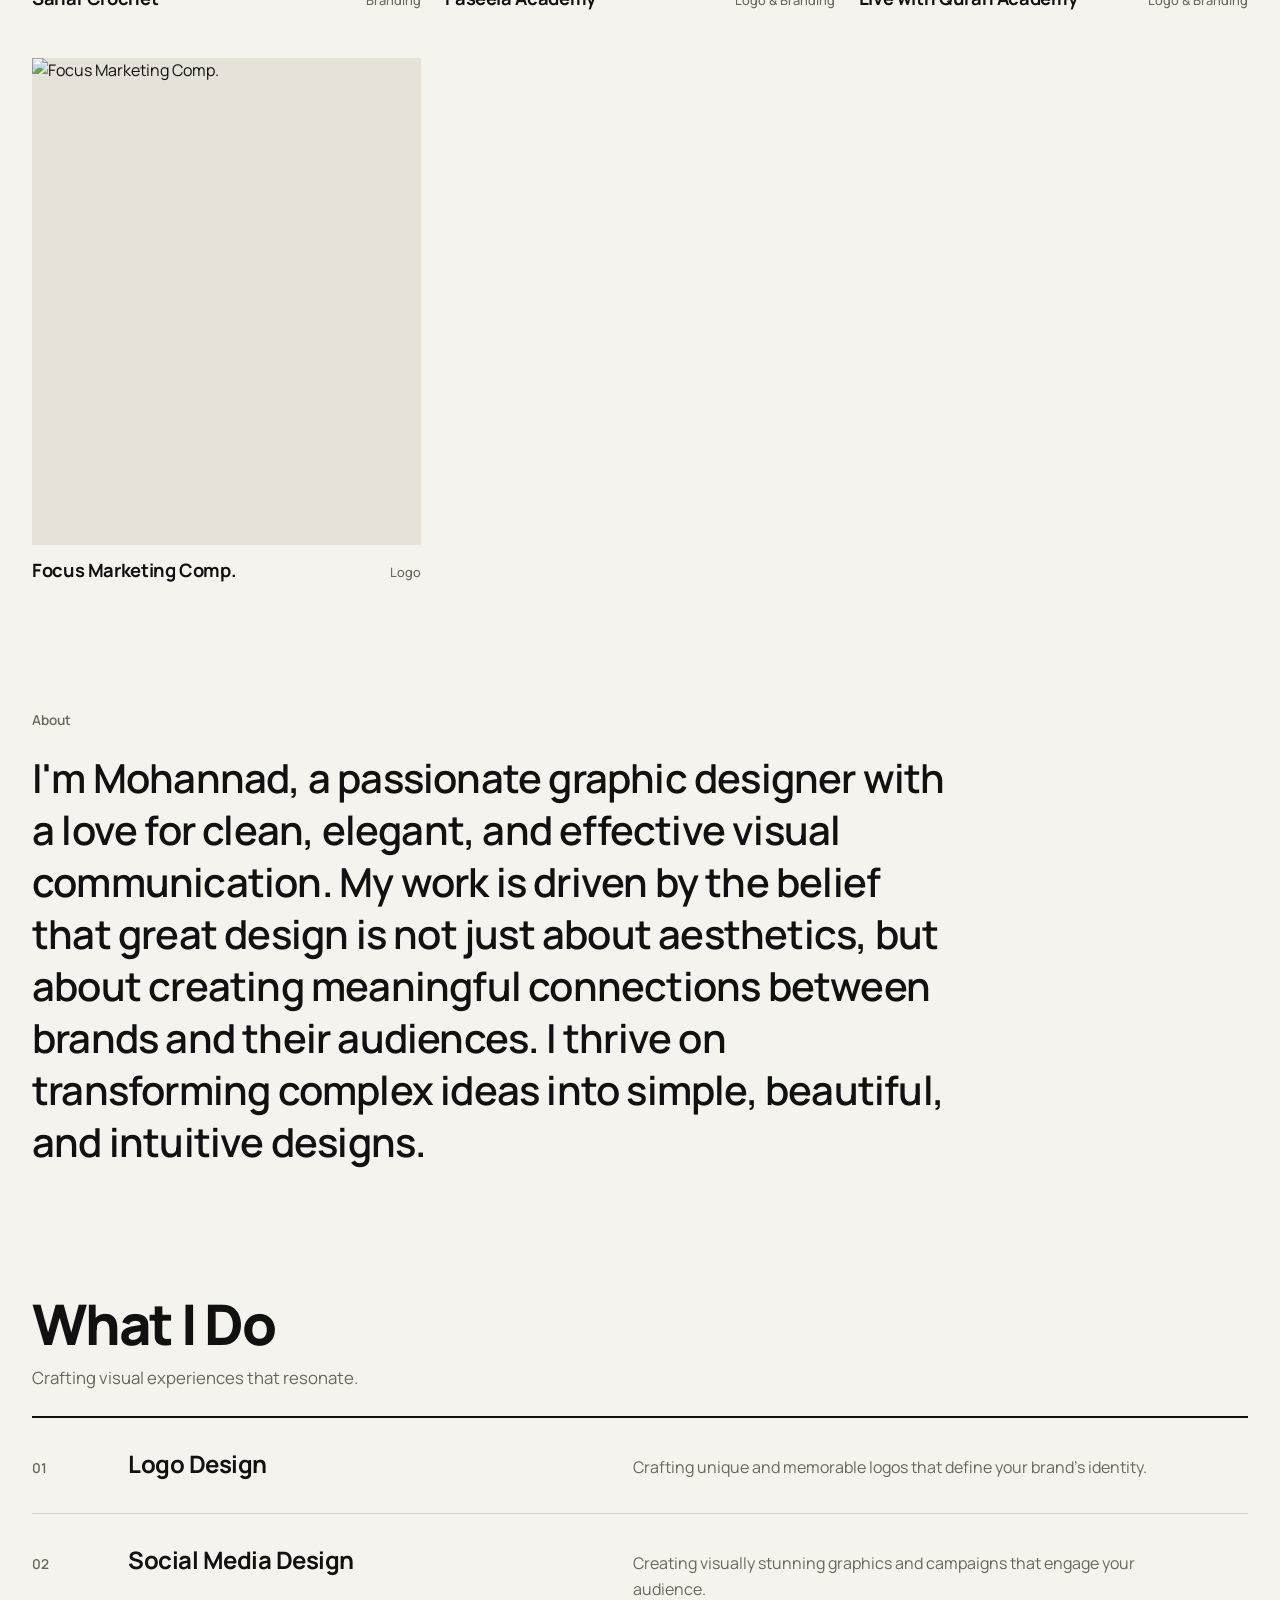
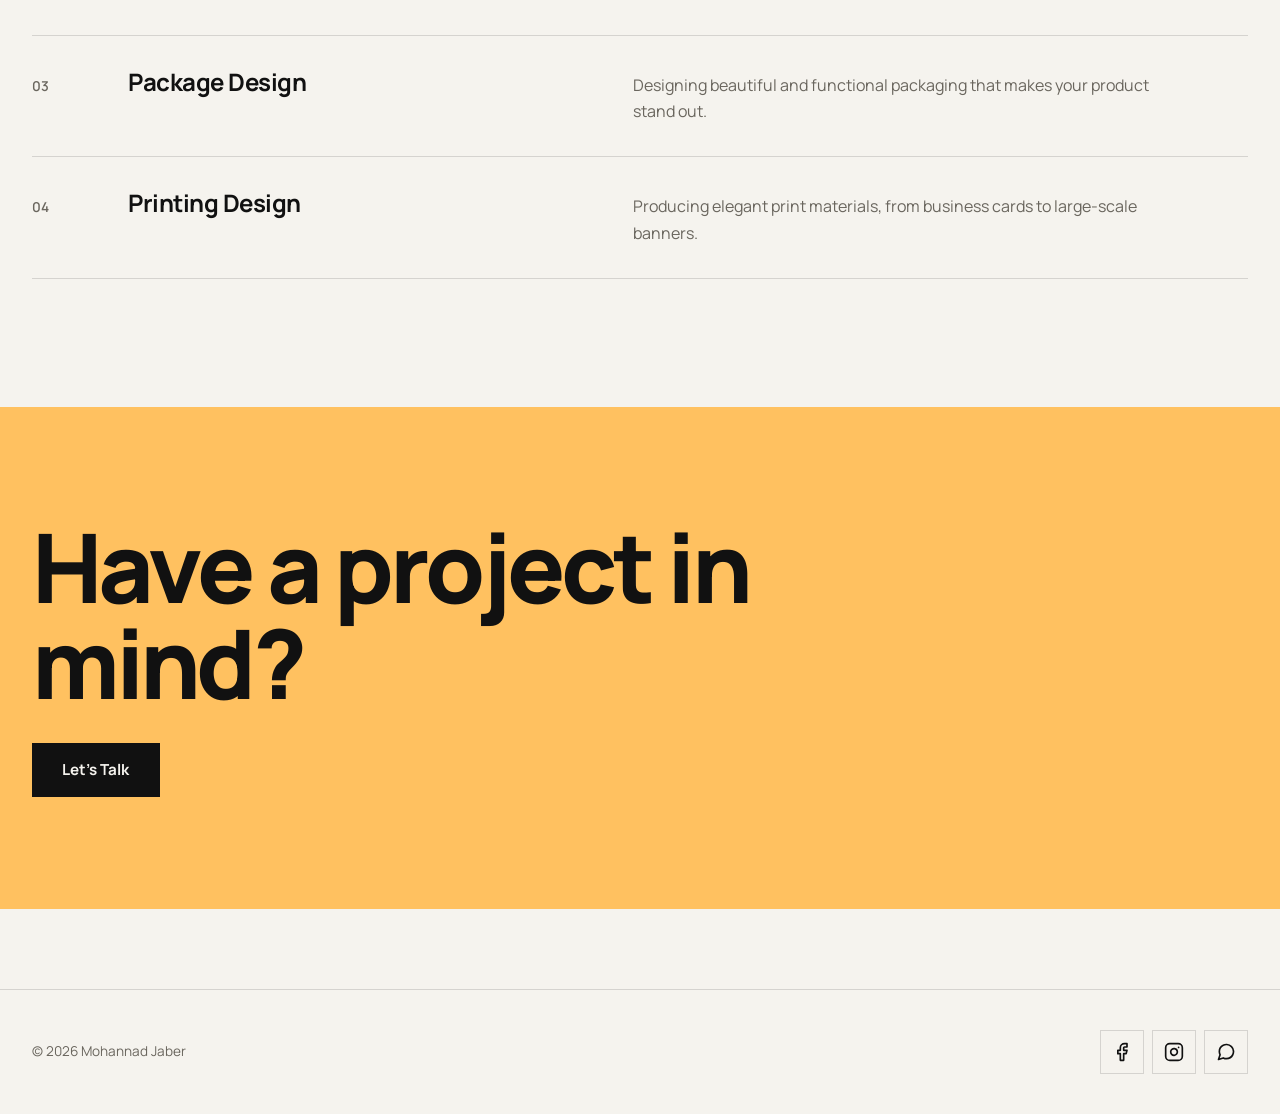
==== commit f9d603b2: "Keep hero name on one line on phones Co-Authored-By: Claude Sonnet 5.5 <noreply@anthropic.com>" ====
--- a/index.html
+++ b/index.html
@@ -8,7 +8,7 @@
     <link rel="preconnect" href="https://fonts.googleapis.com">
     <link rel="preconnect" href="https://fonts.gstatic.com" crossorigin>
     <link href="https://fonts.googleapis.com/css2?family=Manrope:wght@300;400;500;600;700;800&display=swap" rel="stylesheet">
-    <link rel="stylesheet" href="style.css?v=8">
+    <link rel="stylesheet" href="style.css?v=9">
 </head>
 <body id="home-page">
 
@@ -117,6 +117,6 @@
 
     <div id="footer-placeholder"></div>
 
-    <script src="js/main.js?v=8"></script>
+    <script src="js/main.js?v=9"></script>
 </body>
 </html>
--- a/style.css
+++ b/style.css
@@ -244,13 +244,13 @@
   margin-bottom: 1rem;
 }
 .hero-title {
-  font-size: clamp(3.4rem, 19vw, 15rem);
+  font-size: clamp(3rem, 15.5vw, 15rem);
   font-weight: 800;
   letter-spacing: -0.06em;
   line-height: 0.9;
   margin-left: -0.04em;
 }
-.hero-title .line { display: block; overflow: hidden; padding-bottom: 0.1em; }
+.hero-title .line { white-space: nowrap; display: block; overflow: hidden; padding-bottom: 0.1em; }
 .hero-title span.ch {
   display: inline-block;
   opacity: 0;
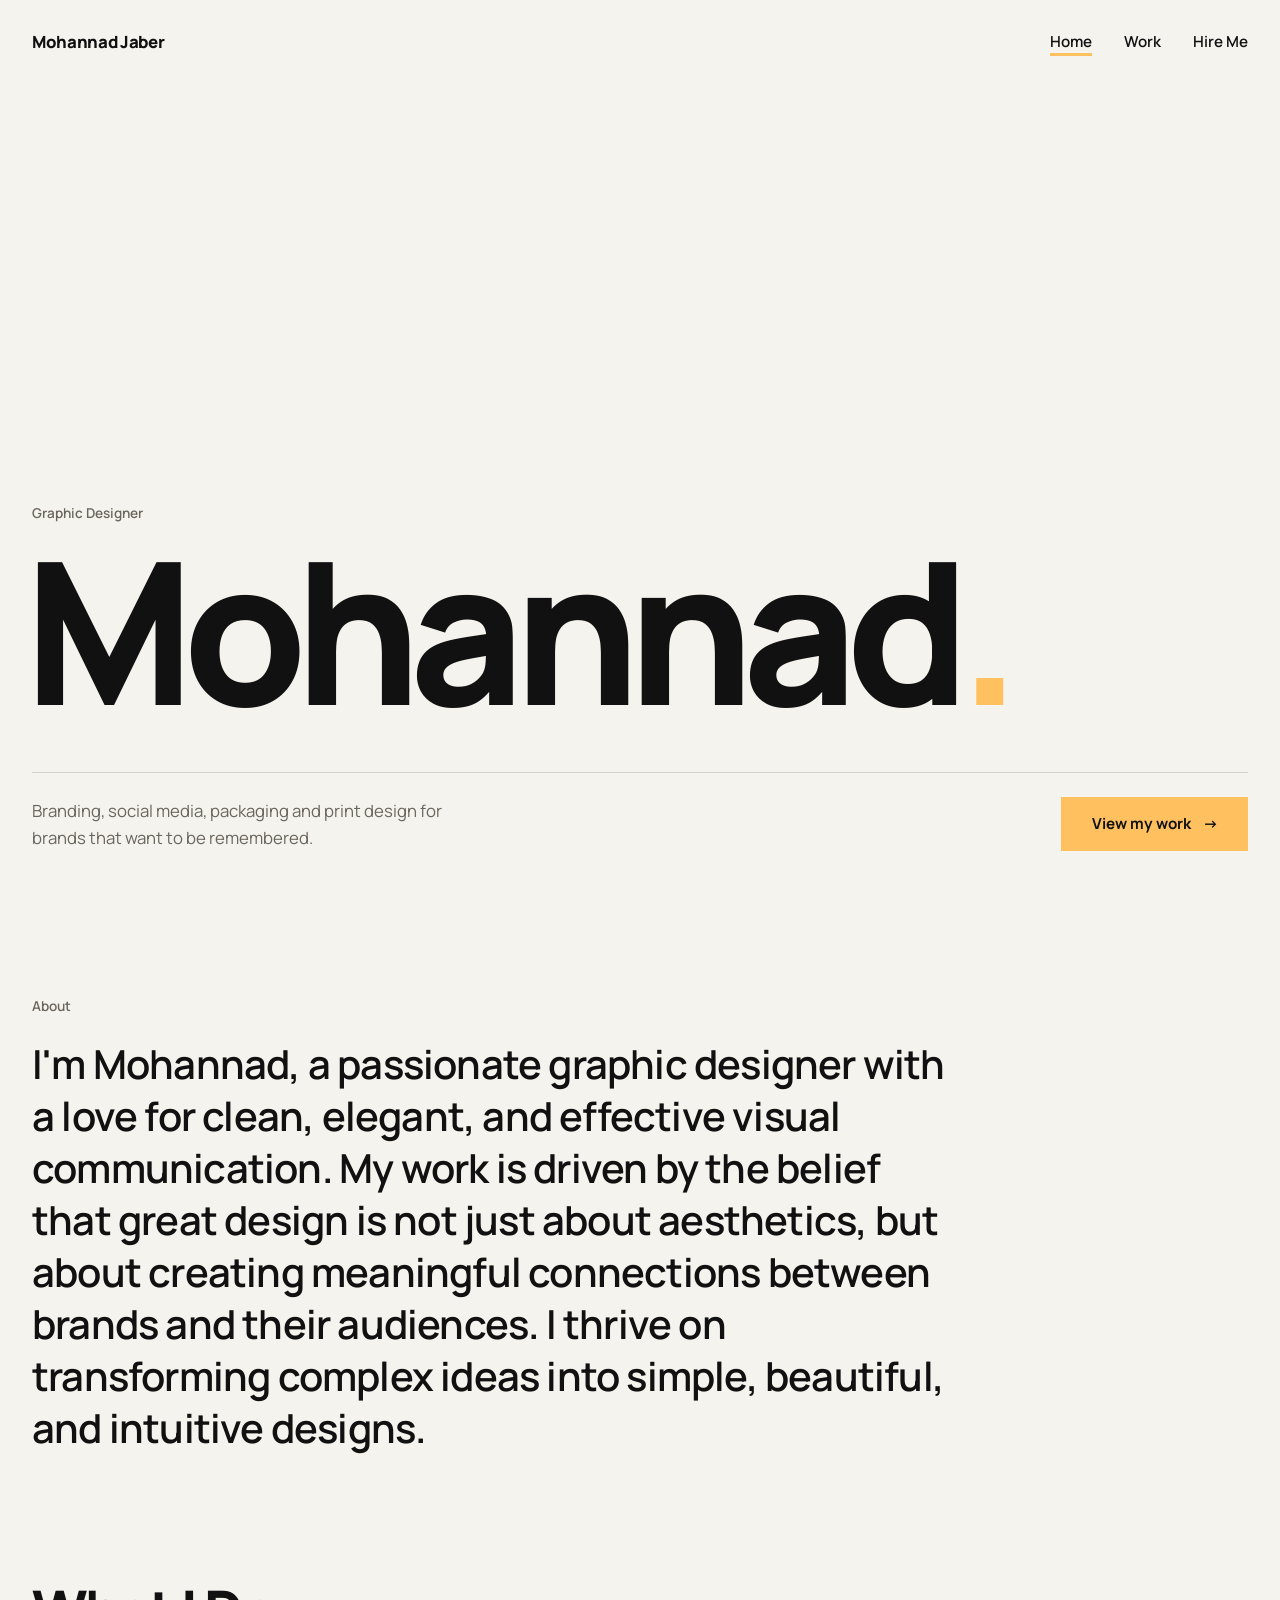
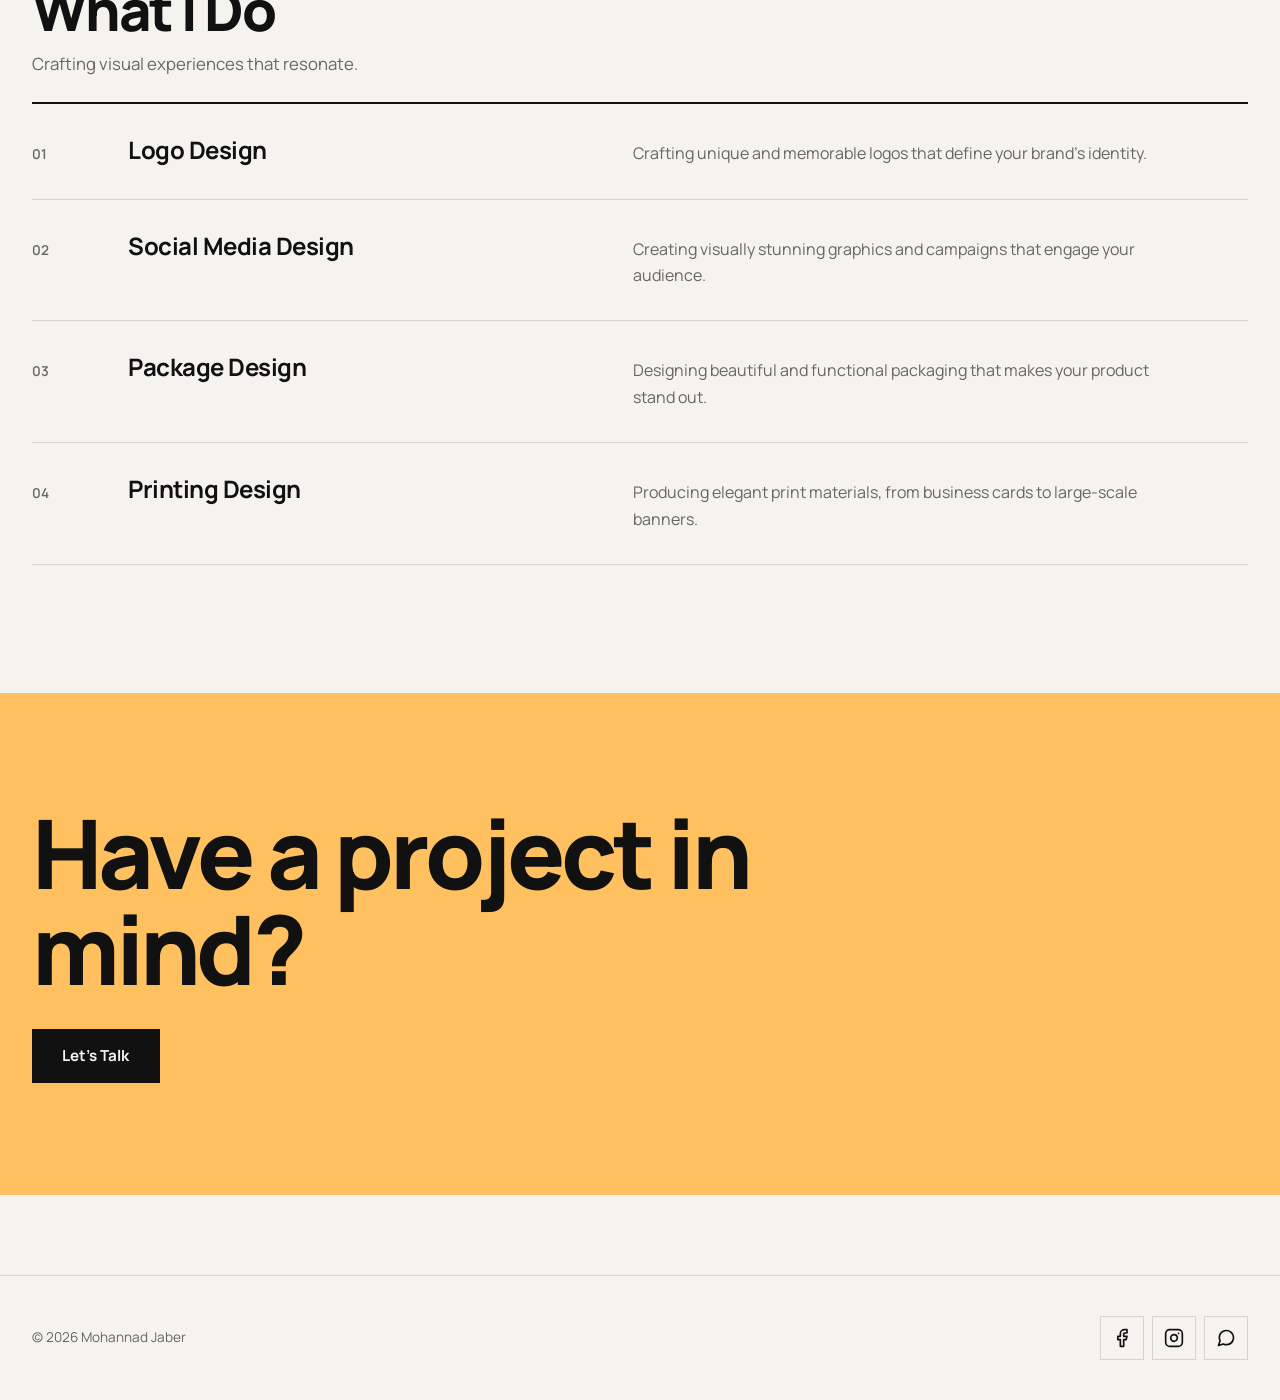
==== commit e528361a: "Admin restyled to match the site; add-image buttons on the seam; remove featured work from home Co-A" ====
--- a/index.html
+++ b/index.html
@@ -8,9 +8,9 @@
     <link rel="preconnect" href="https://fonts.googleapis.com">
     <link rel="preconnect" href="https://fonts.gstatic.com" crossorigin>
     <link href="https://fonts.googleapis.com/css2?family=Manrope:wght@300;400;500;600;700;800&display=swap" rel="stylesheet">
-    <link rel="stylesheet" href="style.css?v=9">
+    <link rel="stylesheet" href="style.css?v=10">
 </head>
-<body id="home-page">
+<body>
 
     <div id="header-placeholder"></div>
 
@@ -24,17 +24,6 @@
                     <p class="hero-subtitle">Branding, social media, packaging and print design for brands that want to be remembered.</p>
                     <a href="work.html" class="cta-button">View my work <span aria-hidden="true">&rarr;</span></a>
                 </div>
-            </div>
-        </section>
-
-        <!-- Featured work (filled in by main.js) -->
-        <section class="featured-section" id="featured">
-            <div class="container">
-                <div class="section-header animate-on-scroll">
-                    <h2 class="section-title">Selected work</h2>
-                    <a href="work.html" class="text-link">All projects &rarr;</a>
-                </div>
-                <div class="project-grid" id="featured-grid"></div>
             </div>
         </section>
 
@@ -117,6 +106,6 @@
 
     <div id="footer-placeholder"></div>
 
-    <script src="js/main.js?v=9"></script>
+    <script src="js/main.js?v=10"></script>
 </body>
 </html>
--- a/style.css
+++ b/style.css
@@ -276,7 +276,6 @@
   font-weight: 400;
 }
 
-.featured-section { padding: 4rem 0 2rem; }
 
 .about-section { padding: 4rem 0; }
 .about-section .container::before {
@@ -528,7 +527,6 @@
   .footer-content { flex-direction: row; align-items: center; justify-content: space-between; }
   .footer-social-links { order: 0; }
 
-  .featured-section { padding-top: 6rem; }
   .about-section { padding: 6rem 0; }
   .services-section { padding-bottom: 6rem; }
   .service-card { grid-template-columns: 4rem 1fr 1.3fr; column-gap: 2rem; align-items: baseline; padding: 2rem 0; }
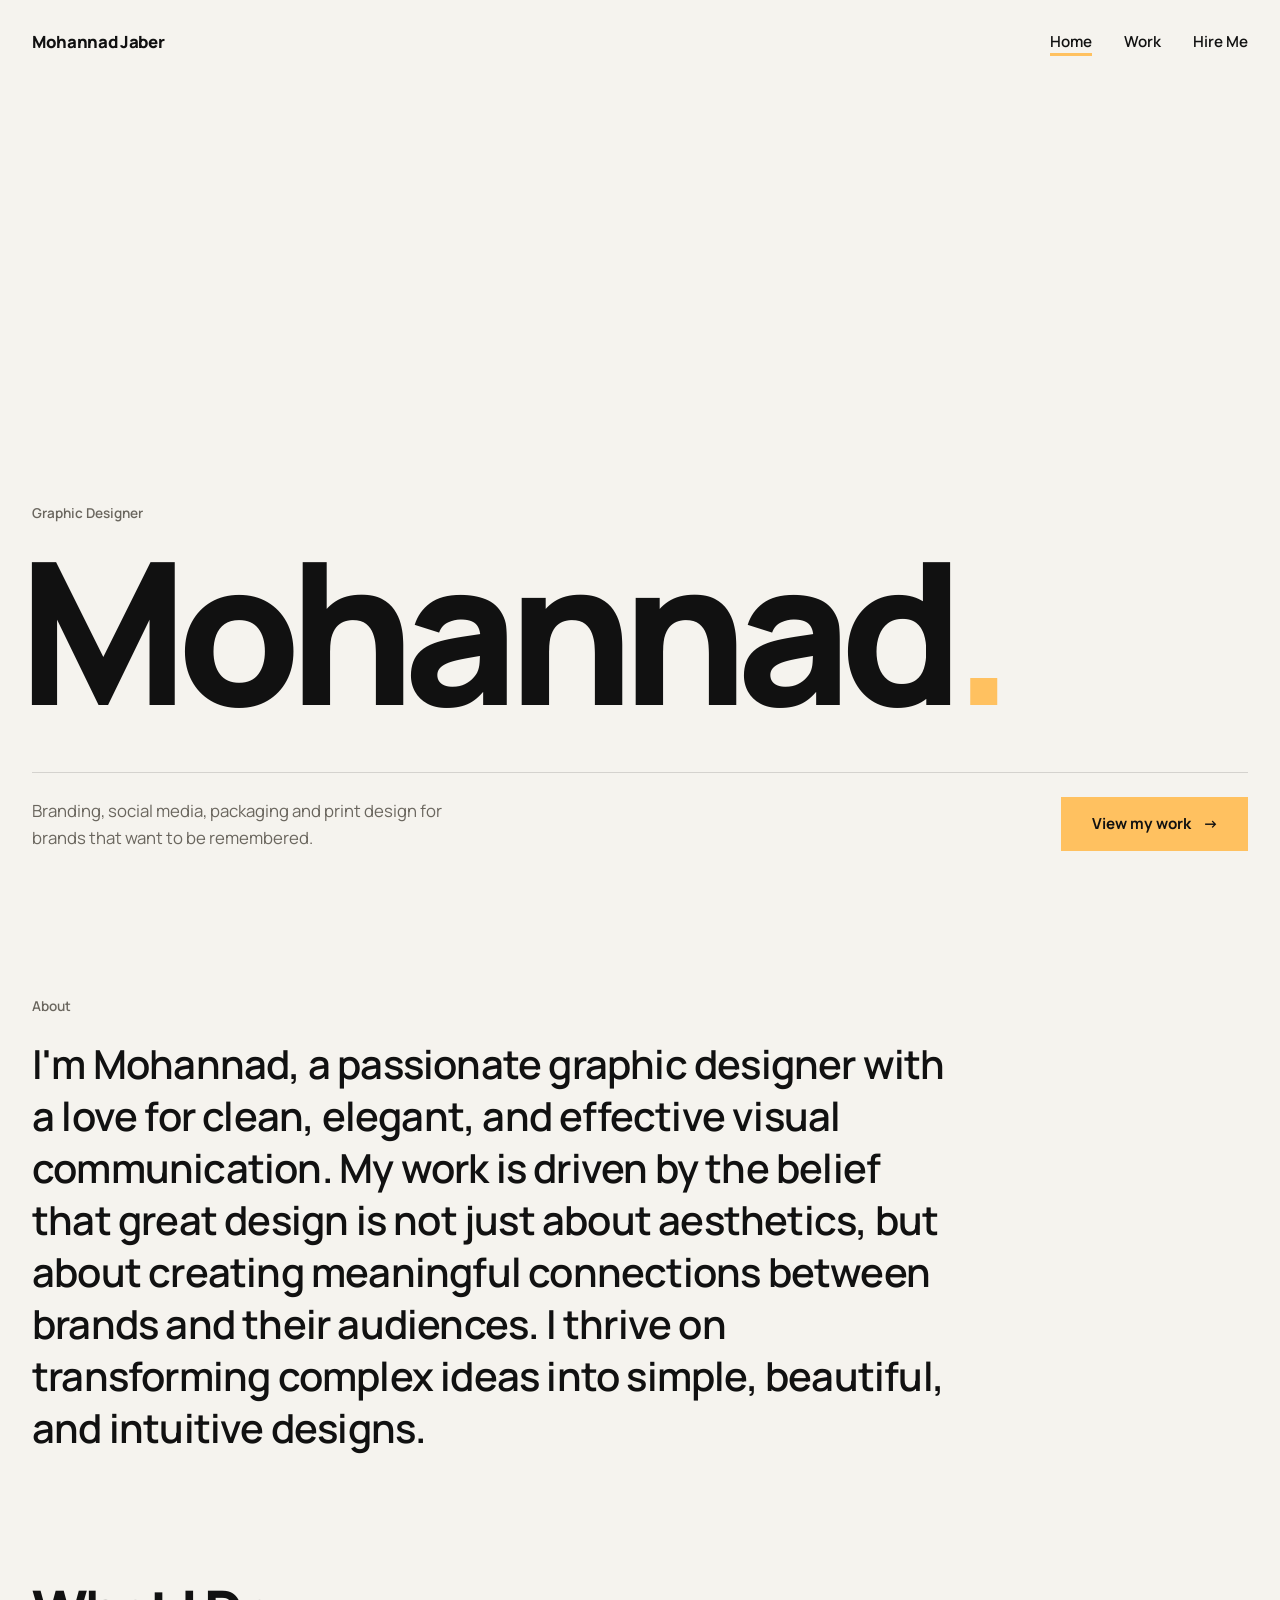
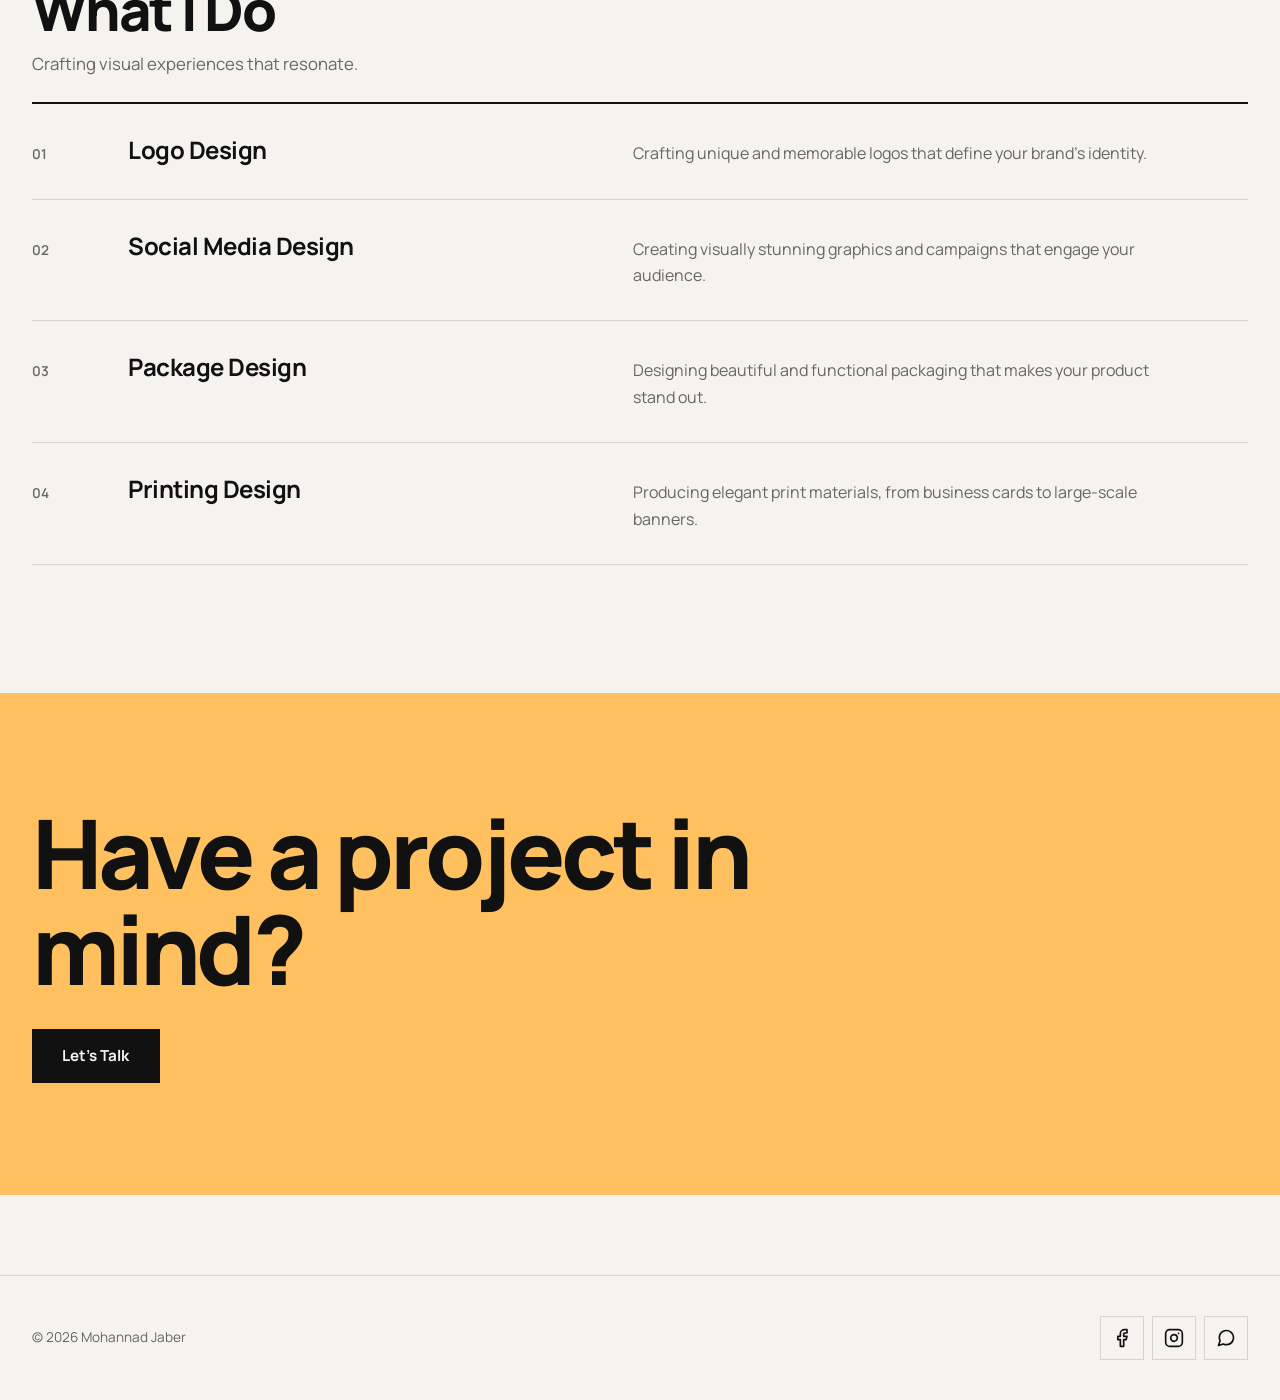
==== commit eb3f0ae3: "Remove lazy loading from images Co-Authored-By: Claude Sonnet 5.5 <noreply@anthropic.com>" ====
--- a/index.html
+++ b/index.html
@@ -8,7 +8,7 @@
     <link rel="preconnect" href="https://fonts.googleapis.com">
     <link rel="preconnect" href="https://fonts.gstatic.com" crossorigin>
     <link href="https://fonts.googleapis.com/css2?family=Manrope:wght@300;400;500;600;700;800&display=swap" rel="stylesheet">
-    <link rel="stylesheet" href="style.css?v=10">
+    <link rel="stylesheet" href="style.css?v=11">
 </head>
 <body>
 
@@ -106,6 +106,6 @@
 
     <div id="footer-placeholder"></div>
 
-    <script src="js/main.js?v=10"></script>
+    <script src="js/main.js?v=11"></script>
 </body>
 </html>
--- a/style.css
+++ b/style.css
@@ -248,7 +248,7 @@
   font-weight: 800;
   letter-spacing: -0.06em;
   line-height: 0.9;
-  margin-left: -0.04em;
+  margin-left: -0.07em;
 }
 .hero-title .line { white-space: nowrap; display: block; overflow: hidden; padding-bottom: 0.1em; }
 .hero-title span.ch {
